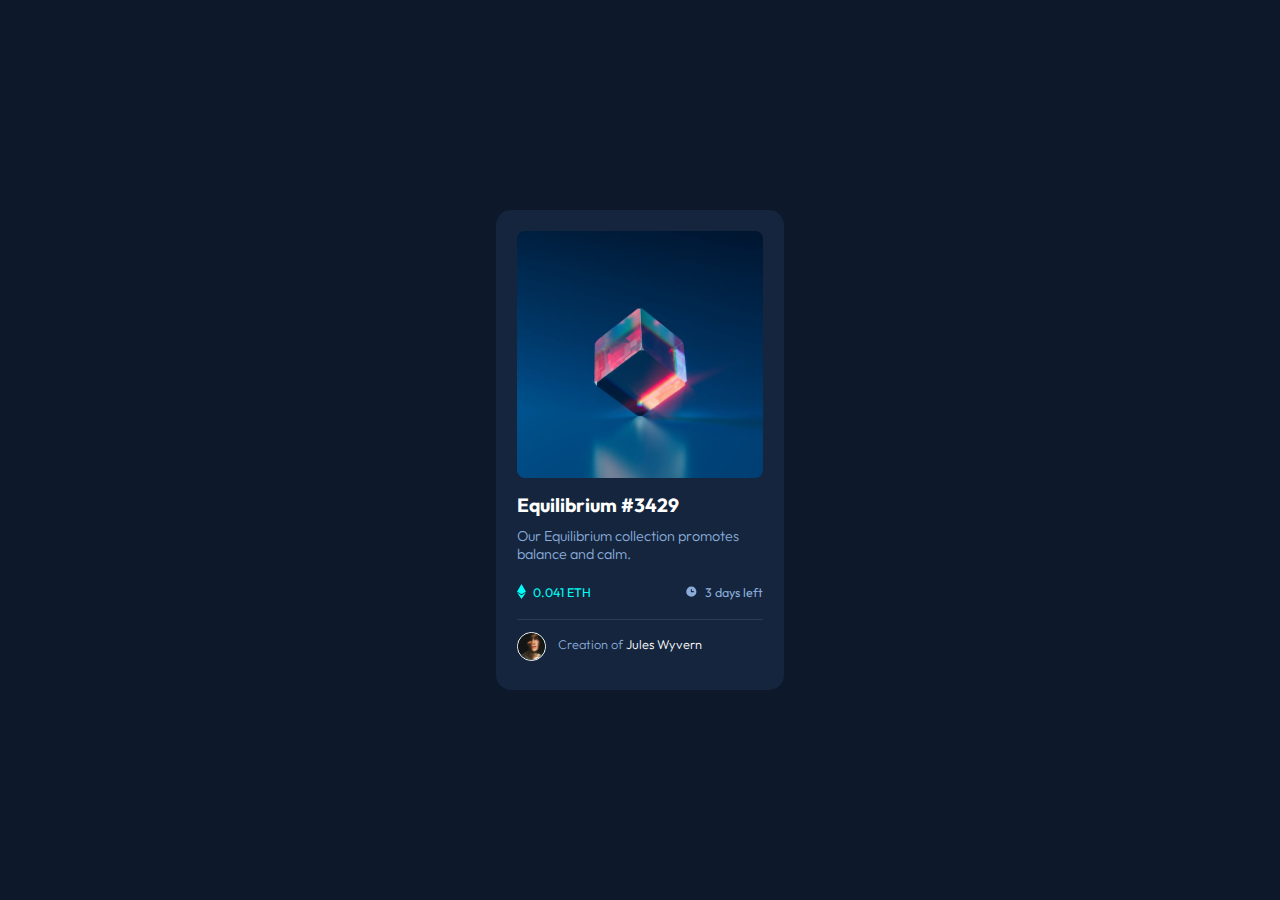
==== index.html @ c3f58ae6 "first commit" ====
<!DOCTYPE html>
<html lang="en">
<head>
  <meta charset="UTF-8">
  <meta name="viewport" content="width=device-width, initial-scale=1.0"> <!-- displays site properly based on user's device -->

  <link rel="icon" type="image/png" sizes="32x32" href="./images/favicon-32x32.png">
  <link href="https://fonts.googleapis.com/css2?family=Outfit:wght@300;400;600&display=swap" rel="stylesheet">
  <link rel="stylesheet" href="./style.css">
  
  <title>Frontend Mentor | NFT preview card component</title>

</head>
<body>
  <div class="card">
    <img src="./images/image-equilibrium.jpg" alt="Equilibrium">
    <div class="view">
      <img class="eye" src="./images/icon-view.svg" alt="icon view">
    </div>
    <h1>
      Equilibrium #3429
    </h1>
    <p class="hola">
      Our Equilibrium collection promotes balance and calm.
    </p>
    <div class="container-details">
      <div class="container-eth">
        <img src="./images/icon-ethereum.svg" alt="image icon ethereum">
        <span>0.041 ETH</span>
      </div>
      <div class="container-time">
        <img src="images/icon-clock.svg" alt="clock">
        <span>3 days left</span>
      </div>
    </div>

    <div class="creator">
      <img src="./images/image-avatar.png" alt="Avatar">
      <p>
        Creation of <span class="name">Jules Wyvern</span>
      </p> 
    </div>


  </div>
  

</body>
</html>
---- style.css ----
*{
    margin:0;
    padding: 0;
    box-sizing: border-box;
}

body{
    background: hsl(217, 54%, 11%);
    display: flex;
    justify-content: center;
    align-items: center;
    min-height: 100vh;
    text-align:left;
    font-family: 'Outfit', sans-serif;
    font-size: 18px;
}

.card {
    background: hsl(216, 50%, 16%);
    color: white;
    width: 18rem;
    border-radius: 15px;
    padding: 1.3rem;
}

.view{
    width: 15.4rem;
    height: 15.4rem;
    position: absolute;
    transform: translate(0,-15.62rem);
    display: flex;
    align-items: center;
    justify-content: center;
    background: hsla(178, 100%, 50%, 0.5);
    opacity: 0;
}



.view img.eye{
    width: 2.5rem;
}

.view:hover{
    opacity: 1;
    cursor: pointer;
    transition: all 0.5s;
}
.view:hover + h1{
    color:hsl(178, 100%, 50%);
    transition: all 0.5s;
}


.card img {
    width: 15.4rem;
    border-radius:8px;
    
}

.card h1{
    font-size: 1.2rem;
    font-weight: 400px;
    margin: 10px 0;
}

.card p{
    color: hsl(215, 51%, 70%);
    font-size: 0.9rem;
    font-weight: 300;
}

.container-details{
    display: flex;
    justify-content: space-between;
    margin-top: 20px;
    border-bottom: 1px solid hsla(219, 15%, 55%, 0.24);
    padding-bottom: 20px;
}

.container-eth {
    color:hsl(178, 100%, 50%);
    font-size: 0.78rem;
}
.container-eth span{
    vertical-align: middle;
}
.container-eth img{
    margin-right: 4px;
    width: 0.55rem;
    height: auto;
    vertical-align: middle;
}

.container-time{
    font-size: 0.78rem;
    vertical-align: middle;
}

.container-time img{
    margin-right: 4px;
    width: 0.8rem;
    vertical-align: middle;
}

.container-time span{
    vertical-align: middle;
    color: hsl(215, 51%, 70%);
}

.creator{
    display: flex;
    align-items: center;
}

.creator img{
    width: 1.8rem;
    border: 1px solid white;
    border-radius: 50%;
    margin: 0.75rem 0.75rem 0.5rem 0;
}

.creator p{
    font-size: 0.8rem;
    
}

.creator span{
    color:white;
    
}
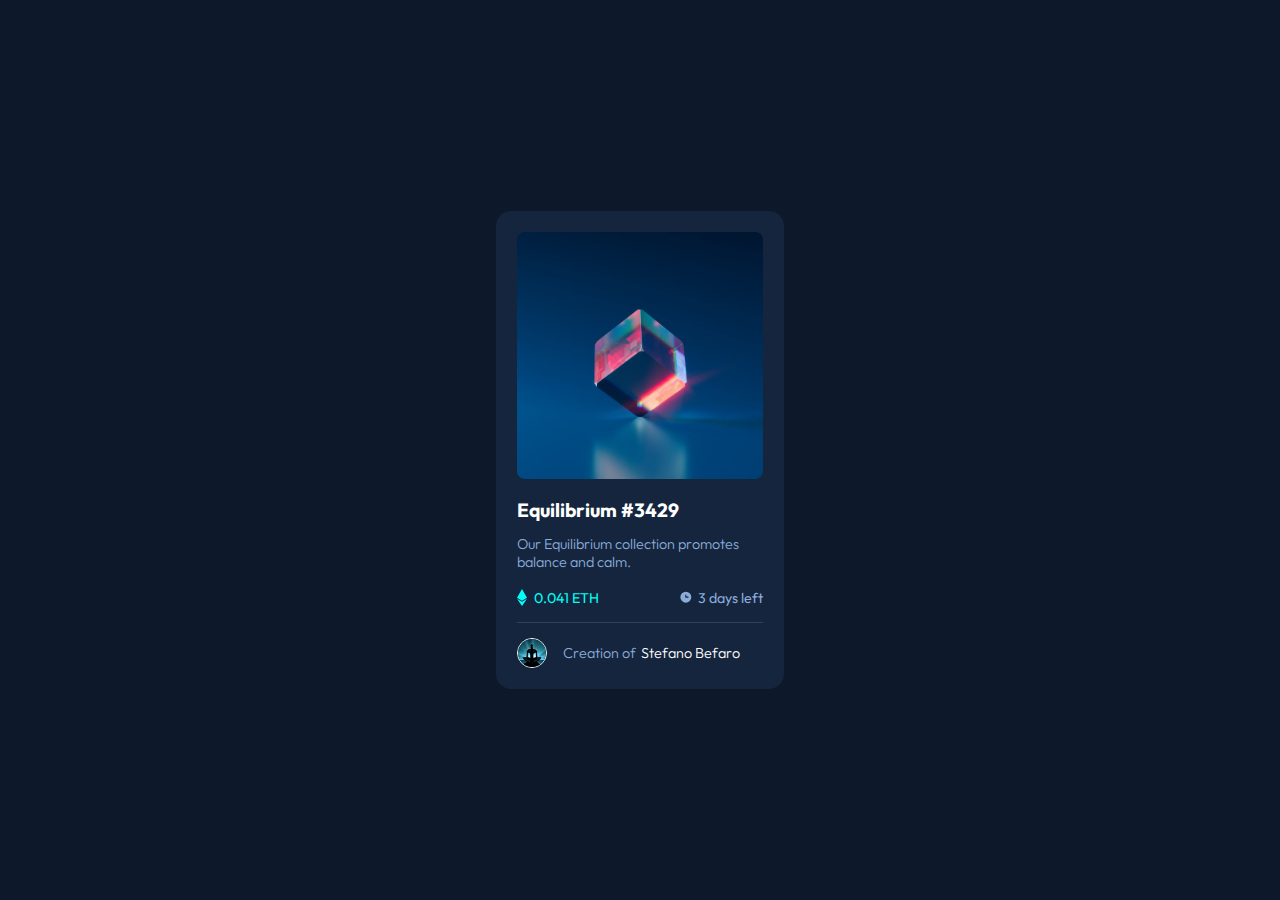
==== commit 8f6ed133: "first commit" ====
--- a/index.html
+++ b/index.html
@@ -6,43 +6,47 @@
 
   <link rel="icon" type="image/png" sizes="32x32" href="./images/favicon-32x32.png">
   <link href="https://fonts.googleapis.com/css2?family=Outfit:wght@300;400;600&display=swap" rel="stylesheet">
-  <link rel="stylesheet" href="./style.css">
+  <link rel="stylesheet" href="./assets/style.css">
   
   <title>Frontend Mentor | NFT preview card component</title>
 
 </head>
 <body>
-  <div class="card">
-    <img src="./images/image-equilibrium.jpg" alt="Equilibrium">
-    <div class="view">
-      <img class="eye" src="./images/icon-view.svg" alt="icon view">
-    </div>
-    <h1>
-      Equilibrium #3429
-    </h1>
-    <p class="hola">
-      Our Equilibrium collection promotes balance and calm.
-    </p>
-    <div class="container-details">
-      <div class="container-eth">
-        <img src="./images/icon-ethereum.svg" alt="image icon ethereum">
-        <span>0.041 ETH</span>
+  <main>
+    <section class="card">
+      <div class="card__view">
+        <img class="card__nft-img" src="./images/image-equilibrium.jpg" alt="Equilibrium">
+        <div class="view__overlay">
+          <img class="card__eye-icon" src="./images/icon-view.svg" alt="icon view">
+        </div>
       </div>
-      <div class="container-time">
-        <img src="images/icon-clock.svg" alt="clock">
-        <span>3 days left</span>
+      <h1 id="prueba">
+        Equilibrium #3429
+      </h1>
+      <p class="card__description">
+        Our Equilibrium collection promotes balance and calm.
+      </p>
+      <div class="card__details">
+        <div class="details__eth">
+          <img src="./images/icon-ethereum.svg" alt="image icon ethereum">
+          <span>0.041 ETH</span>
+        </div>
+        <div class="details__time">
+          <img src="images/icon-clock.svg" alt="clock">
+          <span>3 days left</span>
+        </div>
       </div>
-    </div>
-
-    <div class="creator">
-      <img src="./images/image-avatar.png" alt="Avatar">
-      <p>
-        Creation of <span class="name">Jules Wyvern</span>
-      </p> 
-    </div>
-
-
-  </div>
+  
+      <div class="card__creator">
+        <img src="./images/avatar.png" alt="Avatar">
+        <p>
+          Creation of  <span class="creator__name">Stefano Befaro</span>
+        </p> 
+      </div>
+  
+  
+    </section>
+  </main>
   
 
 </body>
--- a/assets/style.css
+++ b/assets/style.css
@@ -0,0 +1,158 @@
+*{
+    margin:0;
+    padding: 0;
+    box-sizing: border-box;
+}
+
+:root{
+    --Soft-blue: hsl(215, 51%, 70%);
+    --Cyan: hsl(178, 100%, 50%);
+    --Dark-blue-main: hsl(217, 54%, 11%);
+    --Dark-blue-card: hsl(216, 50%, 16%);
+    --Dark-blue-line:hsl(215, 32%, 27%);
+    --White: hsl(0, 0%, 100%)
+}
+
+body{
+    background: var(--Dark-blue-main);
+    font-family: 'Outfit', sans-serif;
+    font-size: 18px;
+}
+
+main{
+    display: flex;
+    justify-content: center;
+    align-items: center;
+    min-height: 100vh;
+}
+
+.card{
+    background: var(--Dark-blue-card);
+    color: var(--White);
+    width: 18rem;
+    border-radius: 15px;
+    padding: 1.3rem;
+}
+.card__view{
+    position: relative;
+}
+.card__nft-img {
+    width: 15.4rem;
+    height: 15.4rem;
+    border-radius:8px;
+    display: block;
+}
+
+.view__overlay{
+    width: 15.4rem;
+    height: 15.4rem;
+    border-radius: 8px;
+    display: flex;
+    justify-content: center;
+    align-items: center;
+    position: absolute;
+    top: 0;
+    left: 0;
+    background: hsla(178, 100%, 50%, 0.5);
+    opacity: 0;
+    transition: all .9s ease;
+}
+
+.card__eye-icon{
+    width: 2.3rem;
+    height: 2.3rem;
+}
+
+.card h1{
+    font-size: 1.2rem;
+    font-weight: 400px;
+    margin: 1.2rem 0 0.8rem;
+    transition: all .9s ease;
+}
+
+.card p{
+    color: var(--Soft-blue);
+    font-size: 0.9rem;
+    font-weight: 300;
+}
+
+.card__details{
+    display: flex;
+    justify-content: space-between;
+    padding: 1rem 0;
+    border-bottom: 1px solid var(--Dark-blue-line);
+    font-size: .89rem;
+}
+
+.details__eth{
+    color: var(--Cyan);
+}
+
+.details__eth img{
+    vertical-align: middle;
+    margin-right: 4px;
+    width: 0.65rem;
+}
+
+.details__eth span{
+    vertical-align: middle;
+}
+
+.details__time img{
+    margin-right: 2px;
+    width: .9rem;
+    vertical-align: middle;
+}
+
+.details__time span{
+    vertical-align: middle;
+    color: var(--Soft-blue);
+}
+
+
+
+
+
+
+.card__creator{
+    display: flex;
+    align-items: center;
+    margin-top: .9rem
+}
+
+.card__creator img{
+    width: 1.88rem;
+    border: 1px solid white;
+    border-radius: 50%;
+}
+
+.card__creator p{
+    font-size: .9rem;
+    margin-left: 1rem;
+}
+
+.card__creator span{
+    color:white;
+    transition: all .9s ease;
+    margin-left: 2px;
+}
+
+.card__view:hover .view__overlay{
+    opacity: 1;
+    cursor: pointer;
+}
+.card__view:hover + h1{
+    color: var(--Cyan);
+}
+
+h1:hover{
+    color: var(--Cyan);
+    cursor: pointer;
+}
+
+.card__creator span:hover{
+    color:var(--Cyan);
+    cursor: pointer;
+}
+
+
